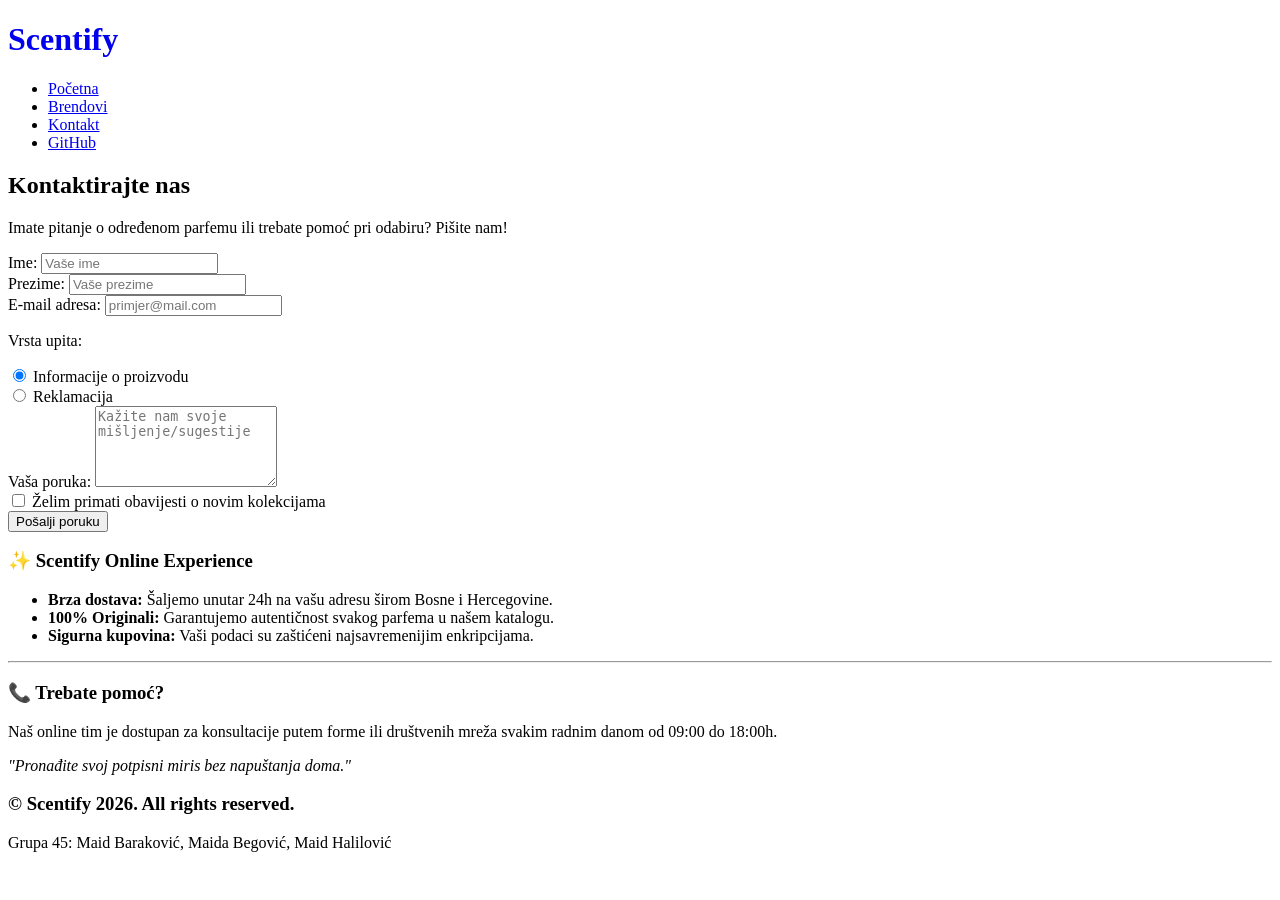
==== kontakt.html @ a0ab2385 "Add files via upload Zavrsena datoteka kontakt" ====
<!DOCTYPE html>
<html lang="bs">
<head>
    <meta charset="UTF-8">
    <meta name="viewport" content="width=device-width, initial-scale=1.0">
    <title>Scentify</title>
    <link rel="stylesheet" href="https://cdnjs.cloudflare.com/ajax/libs/font-awesome/5.15.4/css/all.min.css">
    <link rel="stylesheet" href="css/tptpstil.css">
</head>
<body>

    <header id="top">
        <div class="logo">
            <a href="index.html" style="text-decoration: none;">
                <h1>Scentify</h1>
            </a>
        </div>
        <nav>
            <ul>
                <li><a href="index.html">Početna</a></li>
                <li><a href="sadrzaj.html">Brendovi</a></li>
                <li><a href="kontakt.html" class="active">Kontakt</a></li>
                <li><a href="https://github.com/ma1dab/Grupa45-TPTP-2026" target="_blank">GitHub</a></li>
            </ul>
        </nav>
    </header>

    <main class="container">
        <section class="kontakt-forma-sekcija">
            <h2>Kontaktirajte nas</h2>
            <p>Imate pitanje o određenom parfemu ili trebate pomoć pri odabiru? Pišite nam!</p>

            <form action="#" method="post" class="main-form">
                
                <div class="form-group">
                    <label for="ime">Ime:</label>
                    <input type="text" id="ime" name="ime" placeholder="Vaše ime" required>
                </div>

                <div class="form-group">
                    <label for="prezime">Prezime:</label>
                    <input type="text" id="ime" name="ime" placeholder="Vaše prezime" required>
                </div>

                <div class="form-group">
                    <label for="email">E-mail adresa:</label>
                    <input type="email" id="email" name="email" placeholder="primjer@mail.com" required>
                </div>

                <div class="form-group">
                    <p>Vrsta upita:</p>
                    <input type="radio" id="info" name="upit" value="info" checked>
                    <label for="info">Informacije o proizvodu</label><br>
                    <input type="radio" id="reklamacija" name="upit" value="reklamacija">
                    <label for="reklamacija">Reklamacija</label>
                </div>

                <div class="form-group">
                    <label for="poruka">Vaša poruka:</label>
                    <textarea id="poruka" name="poruka" rows="5" placeholder="Kažite nam svoje mišljenje/sugestije"></textarea>
                </div>

                <div class="form-group">
                    <input type="checkbox" id="newsletter" name="newsletter" value="da">
                    <label for="newsletter"> Želim primati obavijesti o novim kolekcijama</label>
                </div>

                <button type="submit" class="btn-detalji">Pošalji poruku</button>
            </form>
        </section>

       <aside class="online-info">
    <section>
        <h3>✨ Scentify Online Experience</h3>
        <ul>
            <li><strong>Brza dostava:</strong> Šaljemo unutar 24h na vašu adresu širom Bosne i Hercegovine.</li>
            <li><strong>100% Originali:</strong> Garantujemo autentičnost svakog parfema u našem katalogu.</li>
            <li><strong>Sigurna kupovina:</strong> Vaši podaci su zaštićeni najsavremenijim enkripcijama.</li>
        </ul>
    </section>
    
    <hr>
    
    <section>
        <h3>📞 Trebate pomoć?</h3>
        <p>Naš online tim je dostupan za konsultacije putem forme ili društvenih mreža svakim radnim danom od 09:00 do 18:00h.</p>
        <p><em>"Pronađite svoj potpisni miris bez napuštanja doma."</em></p>
    </section>
</aside>

    </main>

    <footer class="footer">
        <div class="box">
            <div class="kutija">
                <h3>© Scentify 2026. All rights reserved.</h3>
                <p>Grupa 45: Maid Baraković, Maida Begović, Maid Halilović</p>
            </div>
        </div>
    </footer>

    <script src="js/tptpskripte.js"></script>
</body>
</html>
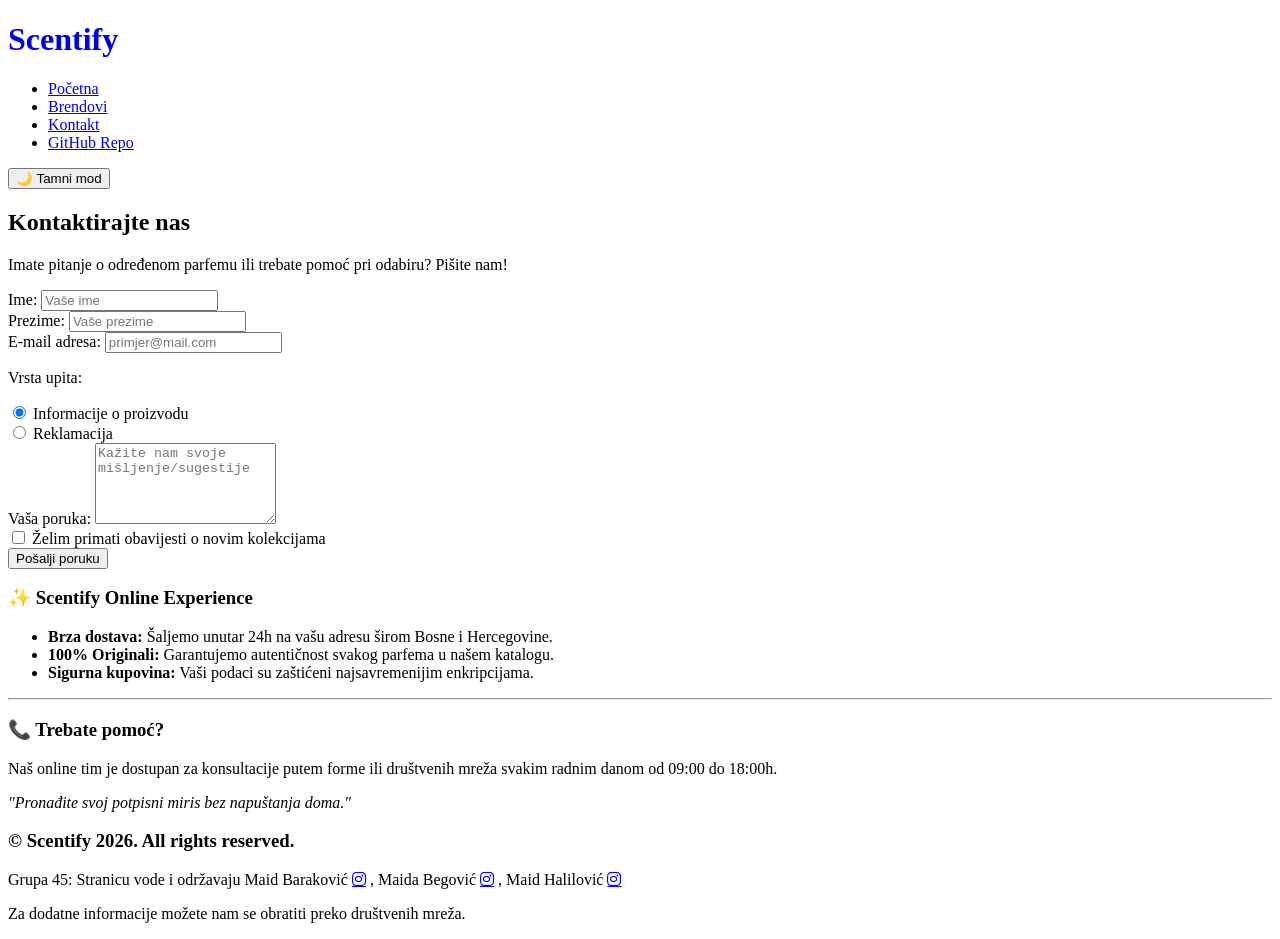
==== commit 697306da: "Add files via upload uskladjivanje naziva unutar dokumenta kako bi sve bilo funkcionalno sa cssom" ====
--- a/kontakt.html
+++ b/kontakt.html
@@ -9,21 +9,24 @@
 </head>
 <body>
 
-    <header id="top">
-        <div class="logo">
-            <a href="index.html" style="text-decoration: none;">
-                <h1>Scentify</h1>
-            </a>
-        </div>
-        <nav>
-            <ul>
-                <li><a href="index.html">Početna</a></li>
-                <li><a href="sadrzaj.html">Brendovi</a></li>
-                <li><a href="kontakt.html" class="active">Kontakt</a></li>
-                <li><a href="https://github.com/ma1dab/Grupa45-TPTP-2026" target="_blank">GitHub</a></li>
-            </ul>
-        </nav>
-    </header>
+    <header>
+    <div class="logo">
+
+
+        <a href="index.html" style="text-decoration: none;">
+            <h1>Scentify</h1>
+        </a>
+    </div>
+    <nav>
+        <ul>
+            <li><a href="index.html">Početna</a></li>
+            <li><a href="sadrzaj.html">Brendovi</a></li>
+            <li><a href="kontakt.html">Kontakt</a></li>
+            <li><a href="https://github.com/ma1dab/Grupa45-TPTP-2026" target="_blank" class="github-link">GitHub Repo</a></li>
+        </ul>
+    </nav>
+    <button id="theme-toggle">🌙 Tamni mod </button>
+</header>
 
     <main class="container">
         <section class="kontakt-forma-sekcija">
@@ -79,8 +82,8 @@
         </ul>
     </section>
     
-    <hr>
-    
+<hr>
+
     <section>
         <h3>📞 Trebate pomoć?</h3>
         <p>Naš online tim je dostupan za konsultacije putem forme ili društvenih mreža svakim radnim danom od 09:00 do 18:00h.</p>
@@ -90,14 +93,13 @@
 
     </main>
 
-    <footer class="footer">
-        <div class="box">
-            <div class="kutija">
-                <h3>© Scentify 2026. All rights reserved.</h3>
-                <p>Grupa 45: Maid Baraković, Maida Begović, Maid Halilović</p>
-            </div>
-        </div>
-    </footer>
+<section class="footer">
+    <div class="box">
+       <div class="kutija">
+          <h3> © Scentify 2026. All rights reserved.</h3>
+<p>Grupa 45: Stranicu vode i održavaju <span>Maid Baraković <a href="https://www.instagram.com/mqidd/" class="fab fa-instagram"></a> , Maida Begović <a href="https://www.instagram.com/beqovicmaida/" class="fab fa-instagram"></a> , Maid Halilović <a href="https://www.instagram.com/halilovic_0/" class="fab fa-instagram"></a> </span></p>
+   <p>Za dodatne informacije možete nam se obratiti preko društvenih mreža.</p>
+    </div>
 
     <script src="js/tptpskripte.js"></script>
 </body>
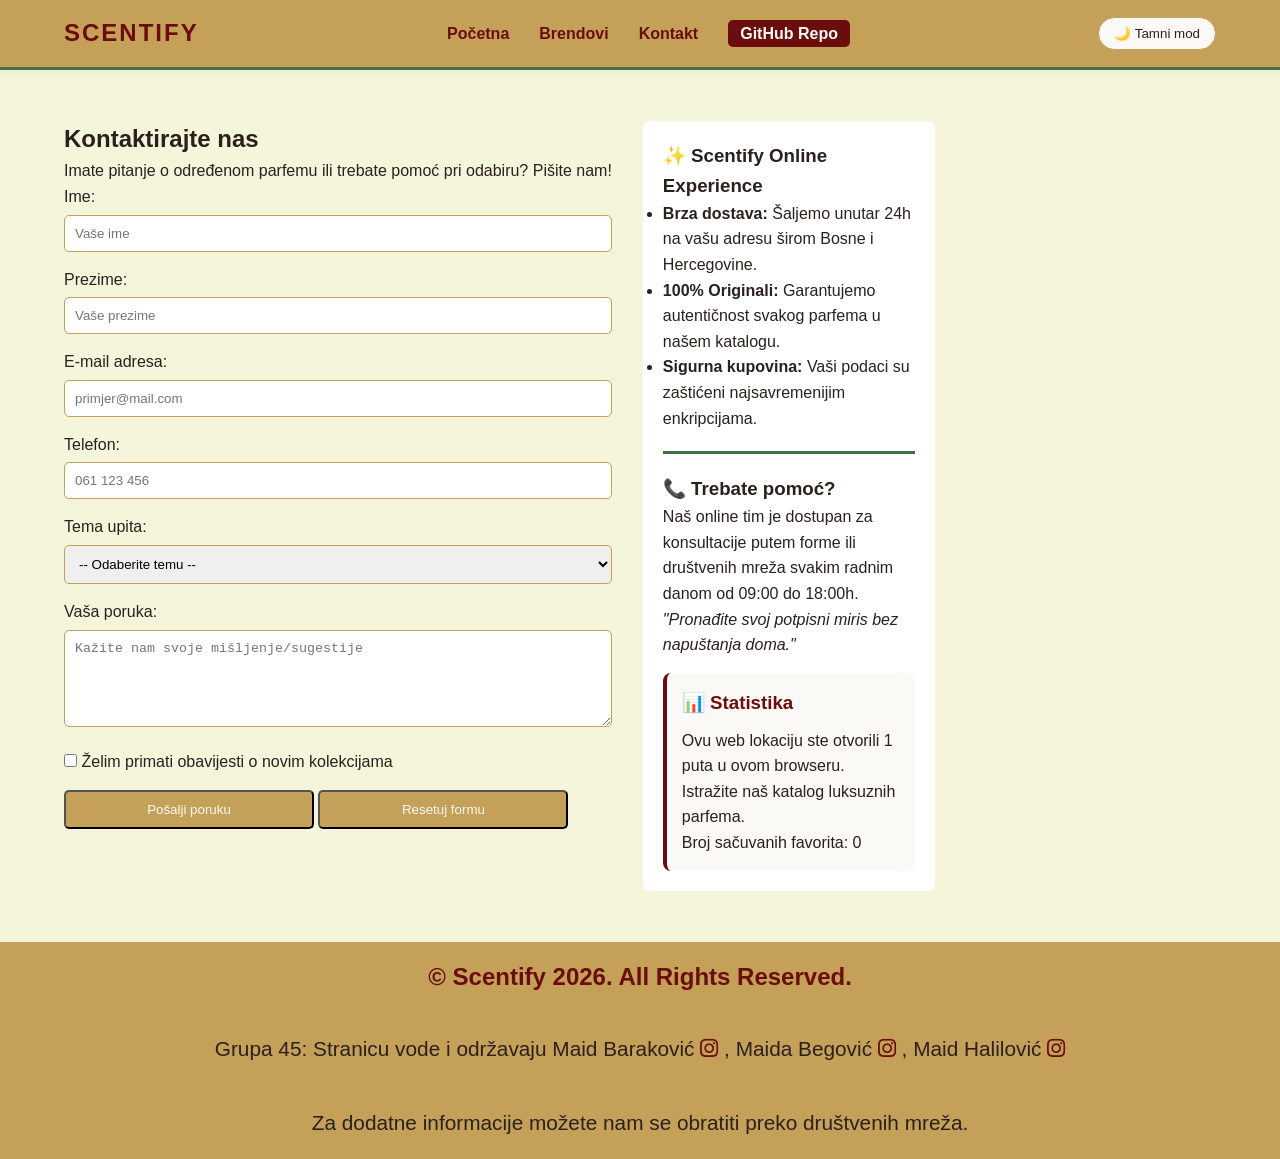
==== commit 77399137: "Dodana JavaScript logika, validacija i favorite sistem" ====
--- a/kontakt.html
+++ b/kontakt.html
@@ -1,106 +1,123 @@
-<!DOCTYPE html>
-<html lang="bs">
-<head>
-    <meta charset="UTF-8">
-    <meta name="viewport" content="width=device-width, initial-scale=1.0">
-    <title>Scentify</title>
-    <link rel="stylesheet" href="https://cdnjs.cloudflare.com/ajax/libs/font-awesome/5.15.4/css/all.min.css">
-    <link rel="stylesheet" href="css/tptpstil.css">
-</head>
-<body>
-
-    <header>
-    <div class="logo">
-
-
-        <a href="index.html" style="text-decoration: none;">
-            <h1>Scentify</h1>
-        </a>
-    </div>
-    <nav>
-        <ul>
-            <li><a href="index.html">Početna</a></li>
-            <li><a href="sadrzaj.html">Brendovi</a></li>
-            <li><a href="kontakt.html">Kontakt</a></li>
-            <li><a href="https://github.com/ma1dab/Grupa45-TPTP-2026" target="_blank" class="github-link">GitHub Repo</a></li>
-        </ul>
-    </nav>
-    <button id="theme-toggle">🌙 Tamni mod </button>
-</header>
-
-    <main class="container">
-        <section class="kontakt-forma-sekcija">
-            <h2>Kontaktirajte nas</h2>
-            <p>Imate pitanje o određenom parfemu ili trebate pomoć pri odabiru? Pišite nam!</p>
-
-            <form action="#" method="post" class="main-form">
-                
-                <div class="form-group">
-                    <label for="ime">Ime:</label>
-                    <input type="text" id="ime" name="ime" placeholder="Vaše ime" required>
-                </div>
-
-                <div class="form-group">
-                    <label for="prezime">Prezime:</label>
-                    <input type="text" id="ime" name="ime" placeholder="Vaše prezime" required>
-                </div>
-
-                <div class="form-group">
-                    <label for="email">E-mail adresa:</label>
-                    <input type="email" id="email" name="email" placeholder="primjer@mail.com" required>
-                </div>
-
-                <div class="form-group">
-                    <p>Vrsta upita:</p>
-                    <input type="radio" id="info" name="upit" value="info" checked>
-                    <label for="info">Informacije o proizvodu</label><br>
-                    <input type="radio" id="reklamacija" name="upit" value="reklamacija">
-                    <label for="reklamacija">Reklamacija</label>
-                </div>
-
-                <div class="form-group">
-                    <label for="poruka">Vaša poruka:</label>
-                    <textarea id="poruka" name="poruka" rows="5" placeholder="Kažite nam svoje mišljenje/sugestije"></textarea>
-                </div>
-
-                <div class="form-group">
-                    <input type="checkbox" id="newsletter" name="newsletter" value="da">
-                    <label for="newsletter"> Želim primati obavijesti o novim kolekcijama</label>
-                </div>
-
-                <button type="submit" class="btn-detalji">Pošalji poruku</button>
-            </form>
-        </section>
-
-       <aside class="online-info">
-    <section>
-        <h3>✨ Scentify Online Experience</h3>
-        <ul>
-            <li><strong>Brza dostava:</strong> Šaljemo unutar 24h na vašu adresu širom Bosne i Hercegovine.</li>
-            <li><strong>100% Originali:</strong> Garantujemo autentičnost svakog parfema u našem katalogu.</li>
-            <li><strong>Sigurna kupovina:</strong> Vaši podaci su zaštićeni najsavremenijim enkripcijama.</li>
-        </ul>
-    </section>
-    
-<hr>
-
-    <section>
-        <h3>📞 Trebate pomoć?</h3>
-        <p>Naš online tim je dostupan za konsultacije putem forme ili društvenih mreža svakim radnim danom od 09:00 do 18:00h.</p>
-        <p><em>"Pronađite svoj potpisni miris bez napuštanja doma."</em></p>
-    </section>
-</aside>
-
-    </main>
-
-<section class="footer">
-    <div class="box">
-       <div class="kutija">
-          <h3> © Scentify 2026. All rights reserved.</h3>
-<p>Grupa 45: Stranicu vode i održavaju <span>Maid Baraković <a href="https://www.instagram.com/mqidd/" class="fab fa-instagram"></a> , Maida Begović <a href="https://www.instagram.com/beqovicmaida/" class="fab fa-instagram"></a> , Maid Halilović <a href="https://www.instagram.com/halilovic_0/" class="fab fa-instagram"></a> </span></p>
-   <p>Za dodatne informacije možete nam se obratiti preko društvenih mreža.</p>
-    </div>
-
-    <script src="js/tptpskripte.js"></script>
-</body>
+<!DOCTYPE html>
+<html lang="bs">
+<head>
+    <meta charset="UTF-8">
+    <meta name="viewport" content="width=device-width, initial-scale=1.0">
+    <title>Scentify</title>
+    <link rel="stylesheet" href="https://cdnjs.cloudflare.com/ajax/libs/font-awesome/5.15.4/css/all.min.css">
+    <link rel="stylesheet" href="tptpstil.css">
+</head>
+<body>
+
+    <header>
+    <div class="logo">
+
+
+        <a href="index.html" style="text-decoration: none;">
+            <h1>Scentify</h1>
+        </a>
+    </div>
+    <nav>
+        <ul>
+            <li><a href="index.html">Početna</a></li>
+            <li><a href="sadrzaj.html">Brendovi</a></li>
+            <li><a href="kontakt.html">Kontakt</a></li>
+            <li><a href="https://github.com/ma1dab/Grupa45-TPTP-2026" target="_blank" class="github-link">GitHub Repo</a></li>
+        </ul>
+    </nav>
+    <button id="theme-toggle">🌙 Tamni mod </button>
+</header>
+
+    <main class="container">
+        <section class="kontakt-forma-sekcija">
+            <h2>Kontaktirajte nas</h2>
+            <p>Imate pitanje o određenom parfemu ili trebate pomoć pri odabiru? Pišite nam!</p>
+
+           <form id="kontakt-forma" class="main-form" novalidate>
+
+    <div class="form-grupa">
+        <label for="ime">Ime:</label>
+        <input type="text" id="ime" name="ime" placeholder="Vaše ime">
+        <small class="tekst-greske"></small>
+    </div>
+
+    <div class="form-grupa">
+        <label for="prezime">Prezime:</label>
+        <input type="text" id="prezime" name="prezime" placeholder="Vaše prezime">
+        <small class="tekst-greske"></small>
+    </div>
+
+    <div class="form-grupa">
+        <label for="email">E-mail adresa:</label>
+        <input type="text" id="email" name="email" placeholder="primjer@mail.com">
+        <small class="tekst-greske"></small>
+    </div>
+
+    <div class="form-grupa">
+        <label for="telefon">Telefon:</label>
+        <input type="text" id="telefon" name="telefon" placeholder="061 123 456">
+        <small class="tekst-greske"></small>
+    </div>
+
+    <div class="form-grupa">
+        <label for="temaUpita">Tema upita:</label>
+        <select id="temaUpita" name="temaUpita">
+            <option value="">-- Odaberite temu --</option>
+            <option value="informacije">Informacije o parfemu</option>
+            <option value="narudzba">Narudžba</option>
+            <option value="reklamacija">Reklamacija</option>
+            <option value="saradnja">Saradnja</option>
+        </select>
+        <small class="tekst-greske"></small>
+    </div>
+
+    <div class="form-grupa">
+        <label for="poruka">Vaša poruka:</label>
+        <textarea id="poruka" name="poruka" rows="5" placeholder="Kažite nam svoje mišljenje/sugestije"></textarea>
+        <small class="tekst-greske"></small>
+    </div>
+
+    <div class="form-grupa">
+        <input type="checkbox" id="newsletter" name="newsletter" value="da">
+        <label for="newsletter">Želim primati obavijesti o novim kolekcijama</label>
+    </div>
+
+    <button type="submit" class="btn-detalji">Pošalji poruku</button>
+    <button type="reset" class="btn-detalji">Resetuj formu</button>
+
+    <p id="poruka-uspjeha" class="uspjesna-poruka"></p>
+</form>
+        </section>
+
+       <aside class="online-info">
+    <section>
+        <h3>✨ Scentify Online Experience</h3>
+        <ul>
+            <li><strong>Brza dostava:</strong> Šaljemo unutar 24h na vašu adresu širom Bosne i Hercegovine.</li>
+            <li><strong>100% Originali:</strong> Garantujemo autentičnost svakog parfema u našem katalogu.</li>
+            <li><strong>Sigurna kupovina:</strong> Vaši podaci su zaštićeni najsavremenijim enkripcijama.</li>
+        </ul>
+    </section>
+    
+<hr>
+
+    <section>
+        <h3>📞 Trebate pomoć?</h3>
+        <p>Naš online tim je dostupan za konsultacije putem forme ili društvenih mreža svakim radnim danom od 09:00 do 18:00h.</p>
+        <p><em>"Pronađite svoj potpisni miris bez napuštanja doma."</em></p>
+    </section>
+</aside>
+
+    </main>
+
+<section class="footer">
+    <div class="box">
+       <div class="kutija">
+          <h3> © Scentify 2026. All rights reserved.</h3>
+<p>Grupa 45: Stranicu vode i održavaju <span>Maid Baraković <a href="https://www.instagram.com/mqidd/" class="fab fa-instagram"></a> , Maida Begović <a href="https://www.instagram.com/beqovicmaida/" class="fab fa-instagram"></a> , Maid Halilović <a href="https://www.instagram.com/halilovic_0/" class="fab fa-instagram"></a> </span></p>
+   <p>Za dodatne informacije možete nam se obratiti preko društvenih mreža.</p>
+    </div>
+
+    <script src="tptpskripte.js"></script>
+</body>
 </html>
--- a/tptpstil.css
+++ b/tptpstil.css
@@ -0,0 +1,1363 @@
+/* POCETNA */
+
+:root {
+  --main-color: #437043; /* Zelena */
+  --primary-color: #6b0d0d; /* Bordo */
+  --hover: #c5a059; /* Zlatna */
+  --white: #faf9f6; /* Prljavo bijela */
+  --light-bg: #f5f5dc; /* Bež */
+  --black: #2a201c; /* Tamno smedja */
+  --gold-text: #b8860b; /* Tamnija zlatna*/
+}
+
+* {
+  margin: 0;
+  padding: 0;
+  box-sizing: border-box;
+}
+
+body {
+  font-family: "Segoe UI", Tahoma, Geneva, Verdana, sans-serif;
+  line-height: 1.6;
+  background-color: var(--light-bg);
+  color: #2a201c;
+  display: flex;
+  flex-direction: column;
+  min-height: 100vh;
+}
+
+/*ovaj dio ai main*/
+
+main {
+  flex: 1;
+}
+
+header {
+  background-color: #c5a059;
+  padding: 10px 5%;
+  min-height: 70px;
+  display: flex;
+  flex-wrap: wrap;
+  justify-content: space-between;
+  align-items: center;
+  box-shadow: 0 2px 10px rgba(0, 0, 0, 0.05);
+  position: sticky;
+  top: 0;
+  z-index: 999;
+  border-bottom: 3px solid var(--main-color);
+  width: 100%;
+}
+
+.logo h1 {
+  font-size: 1.5rem;
+  color: #6b0d0d;
+  letter-spacing: 2px;
+  text-transform: uppercase;
+  cursor: pointer;
+}
+
+.logo a {
+  text-decoration: none;
+}
+
+nav ul {
+  display: flex;
+  list-style: none;
+}
+
+nav ul li {
+  margin: 0 15px;
+}
+
+nav ul li a {
+  text-decoration: none;
+  color: #6b0d0d;
+  font-weight: 600;
+  transition: color 0.3s;
+}
+
+nav ul li a:focus,
+.btn-detalji:focus {
+  outline: 2px solid var(--hover);
+  outline-offset: 3px;
+}
+
+/*ovaj dio ispod je ai*/
+
+@keyframes pulse-gold {
+  0% {
+    box-shadow: 0 0 0 0 rgba(197, 160, 89, 0.4);
+  }
+  70% {
+    box-shadow: 0 0 0 10px rgba(197, 160, 89, 0);
+  }
+  100% {
+    box-shadow: 0 0 0 0 rgba(197, 160, 89, 0);
+  }
+}
+
+.btn-detalji:hover {
+  animation: pulse-gold 1.5s infinite;
+}
+
+nav ul li a:hover {
+  color: #437043;
+}
+
+.github-link {
+  background: #6b0d0d;
+  color: var(--white) !important;
+  padding: 5px 12px;
+  border-radius: 5px;
+  transition: color 0.3s;
+}
+
+.github-link:hover {
+  background: #437043;
+}
+
+#theme-toggle {
+  cursor: pointer;
+  padding: 8px 15px;
+  border-radius: 20px;
+  border: 1px solid var(--hover);
+  background: var(--white);
+  color: var(--black);
+  transition: 0.3s;
+}
+
+#theme-toggle:hover {
+  background: #808080;
+}
+
+.main-logo-container {
+  width: 100%;
+  padding: 0;
+  margin: 0;
+  overflow: hidden;
+  background-color: var(--light-bg);
+}
+
+/* OVAJ DIO JE AI .sub-header-logo */
+
+.sub-header-logo {
+  width: 100%;
+  height: auto;
+  min-height: 400px;
+  max-height: 80vh;
+  display: block;
+  object-fit: cover;
+  object-position: center;
+  border-bottom: 3px dashed var(--main-color);
+}
+
+.container {
+  display: grid;
+  grid-template-columns: auto 1fr 250px;
+  gap: 30px;
+  padding: 50px 5%;
+  align-items: start;
+
+  /* OVAJ DIO JE AI */
+
+  background-image: url("../images/parf.jpg");
+  background-size: cover;
+  background-position: center;
+  background-repeat: no-repeat;
+  min-height: calc(100vh - 160px);
+}
+
+.side-nav h3 {
+  background-color: #6b0d0d;
+  color: var(--white);
+  padding: 12px 20px;
+  border-radius: 5px;
+  font-size: 1rem;
+  cursor: pointer;
+  transition: background 0.3s;
+}
+
+.side-nav h3:hover {
+  background-color: var(--main-color);
+}
+
+.side-nav ul {
+  display: none;
+  position: absolute;
+  background-color: var(--white);
+  min-width: 220px;
+  list-style: none;
+  padding: 0;
+  border-radius: 0 0 8px 8px;
+  border: 1px solid var(--light-bg);
+}
+
+.side-nav:hover ul {
+  display: block;
+}
+
+.side-nav ul li a {
+  color: var(--black);
+  padding: 12px 20px;
+  border-bottom: 1px solid var(--light-bg);
+  transition: 0.2s;
+}
+
+.side-nav ul li a:hover {
+  background-color: var(--light-bg);
+  color: var(--hover);
+  padding-left: 25px;
+}
+
+#perfume-grid {
+  display: grid;
+  grid-template-columns: repeat(auto-fill, minmax(280px, 1fr));
+  gap: 20px;
+}
+
+@keyframes fadeInUp {
+  from {
+    opacity: 0;
+    transform: translateY(30px);
+  }
+  to {
+    opacity: 1;
+    transform: translateY(0);
+  }
+}
+
+.card {
+  background: var(--white);
+  border-radius: 10px;
+  padding: 20px;
+  text-align: center;
+  transition: all 0.3s ease;
+  border: 1px solid rgba(0, 0, 0, 0.05);
+  display: flex;
+  flex-direction: column;
+  justify-content: space-between;
+  height: 100%;
+  border: 3px solid;
+  border-color: #6b0d0d;
+  animation: fadeInUp 0.6s ease-out backwards;
+}
+
+.card a {
+  text-decoration: none;
+  color: #6b0d0d;
+  font-weight: 500;
+  transition: color 0.3s ease;
+}
+
+.card:hover {
+  transform: translateY(-5px);
+  box-shadow: 0 10px 20px rgba(107, 13, 13, 0.1);
+  border-color: #b8860b;
+}
+
+.card img {
+  width: 250px;
+  height: 180px;
+  margin: 15px auto;
+  object-fit: contain;
+}
+
+.card h2 {
+  color: var(--primary-color);
+  margin-bottom: 10px;
+}
+
+.btn-detalji {
+  display: inline-block;
+  background-color: #c5a059;
+  color: var(--white);
+  padding: 10px 0;
+  text-decoration: none;
+  border-radius: 5px;
+  transition: background 0.3s;
+  width: 250px;
+  text-align: center;
+}
+
+.btn-detalji:hover {
+  background-color: #996515;
+}
+
+aside {
+  background: #fff;
+  padding: 20px;
+  border-radius: 8px;
+  border: 1px solid var(--light-bg);
+}
+
+.socials {
+  display: flex;
+  justify-content: center;
+  gap: 20px;
+  margin-top: 20px;
+}
+
+.socials a {
+  height: 4.5rem;
+  width: 4.5rem;
+  line-height: 4.5rem;
+  border-radius: 50%;
+  font-size: 2rem;
+  background-color: var(--main-color);
+  color: var(--white);
+  text-align: center;
+  text-decoration: none;
+  transition: all 0.3s ease;
+  display: flex;
+  align-items: center;
+  justify-content: center;
+}
+
+.socials a:hover {
+  background-color: var(--hover);
+  transform: translateY(-5px);
+}
+
+.socials a.fa-instagram:hover {
+  background-color: #e1306c;
+}
+
+footer {
+  background: #f5f5dc;
+  color: #b8860b;
+  padding: 45px 5%;
+  margin-top: 40px;
+  text-align: center;
+  border-top: 4px solid var(--primary-color);
+  font-size: 17px;
+}
+
+.footer {
+  background: #c5a059;
+  text-align: center;
+}
+
+.footer .box {
+  display: grid;
+  grid-template-columns: repeat(auto-fit, minmax(30rem, 1fr));
+  gap: 2rem;
+}
+
+.footer .box .kutija h3 {
+  text-decoration: none;
+  font-size: 1.5rem;
+  text-transform: capitalize;
+  color: var(--primary-color);
+  padding: 1rem 0;
+}
+
+.footer .box .kutija p {
+  text-decoration: none;
+  font-size: 1.3rem;
+  line-height: 2;
+  color: var(--black);
+  padding: 1rem 0;
+}
+
+.footer .kutija p a.fab.fa-instagram {
+  color: var(--primary-color);
+  text-decoration: none !important;
+}
+
+.footer .kutija p a.fab.fa-instagram:hover,
+.footer .kutija p a.fab.fa-instagram:visited,
+.footer .kutija p a.fab.fa-instagram:active {
+  color: var(--primary-color);
+  text-decoration: none !important;
+}
+
+/* SADRZAJ */
+
+hr {
+  height: 3px;
+  background-color: #437043;
+  border: none;
+  margin: 20px 0;
+}
+
+html {
+  scroll-behavior: smooth;
+}
+
+#uvod {
+  max-width: 800px;
+  margin: 40px auto;
+  padding: 30px;
+  background-color: #fffaf5;
+  border-left: 5px solid #b89146;
+  font-family: "Georgia", serif;
+  color: #333;
+  line-height: 1.6;
+  box-shadow: 0 4px 15px rgba(0, 0, 0, 0.05);
+  text-align: center;
+}
+
+#uvod h1 {
+  color: #6b0d0d;
+  font-size: 2.5rem;
+  margin-bottom: 10px;
+  text-transform: uppercase;
+  letter-spacing: 2px;
+  display: inline-block;
+  position: relative;
+  padding: 0 17px;
+}
+
+/*ovaj dio za before and after je ai*/
+
+#uvod h1::before,
+#uvod h1::after {
+  content: "";
+  position: absolute;
+  top: 50%;
+  transform: translateY(-50%);
+  width: 50px;
+  height: 2px;
+  background-color: var(--hover);
+}
+
+#uvod h1::before {
+  left: -15px;
+}
+
+#uvod h1::after {
+  right: -15px;
+}
+
+#uvod p {
+  font-style: italic;
+  text-align: center;
+  color: #666;
+  margin-bottom: 30px;
+}
+
+#uvod h3 {
+  color: #6b0d0d;
+  border-bottom: 1px solid #e0e0e0;
+  padding-bottom: 10px;
+  margin-top: 20px;
+  font-size: 1.5rem;
+}
+
+#uvod li {
+  list-style-type: none;
+}
+#uvod > ul {
+  list-style-type: none;
+  padding-left: 0;
+}
+
+#uvod > ul > li {
+  margin-bottom: 25px;
+  padding: 15px;
+  background: #ffffff;
+  border-radius: 5px;
+}
+
+#uvod > ul > li > strong {
+  display: block;
+  font-size: 1.2rem;
+  color: #1a1a1a;
+  margin-bottom: 10px;
+  border-bottom: 2px solid #f0f0f0;
+}
+
+#uvod ul ul {
+  list-style-type: none;
+  padding-left: 0;
+  color: #555;
+  text-align: center;
+}
+
+#uvod ul ul li {
+  margin-bottom: 8px;
+  font-size: 0.95rem;
+}
+
+#uvod ul ul li:hover {
+  color: #b89146;
+  transition: 0.3s;
+}
+
+.brend-galerija {
+  display: flex;
+  justify-content: space-between;
+  flex-wrap: wrap;
+  gap: 15px;
+  margin-bottom: 50px;
+}
+
+.brend-galerija img {
+  border: 1px solid #ddd;
+  padding: 5px;
+  background: #fff;
+  transition:
+    transform 0.4s ease,
+    box-shadow 0.4s ease;
+  filter: grayscale(20%);
+}
+
+/*ovaj dio ai .brend-galerija img:hover */
+
+.brend-galerija img:hover {
+  transform: translateY(-10px);
+  box-shadow: 0 10px 20px rgba(0, 0, 0, 0.1);
+  filter: grayscale(0%);
+}
+
+.image-map-sekcija {
+  text-align: center;
+  padding: 40px;
+  background-color: #f4f4f4;
+  border-radius: 2px;
+}
+
+.image-map-sekcija img {
+  max-width: 100%;
+  height: auto;
+  border: 5px solid #fff;
+  box-shadow: 0 0 15px rgba(0, 0, 0, 0.05);
+}
+
+.image-map-sekcija h3 {
+  text-transform: uppercase;
+  letter-spacing: 3px;
+  margin-bottom: 20px;
+  color: #6b0d0d;
+}
+
+.image-map-sekcija img {
+  max-width: 100%;
+  height: auto;
+  border: 5px solid #fff;
+  box-shadow: 0 0 15px rgba(0, 0, 0, 0.05);
+}
+
+#chanel-detalji {
+  border: 3px solid #6b0d0d;
+  max-width: 1000px;
+  margin: 50px auto;
+  padding: 40px;
+  background-color: #fff;
+  font-family: "Helvetica Neue", Helvetica, Arial, sans-serif;
+  color: #1a1a1a;
+}
+
+#chanel-detalji h2 {
+  font-size: 2.2rem;
+  text-transform: uppercase;
+  text-align: center;
+  letter-spacing: 5px;
+  margin-bottom: 40px;
+  border-bottom: 2px solid #c5a059;
+  display: inline-block;
+  left: 50%;
+  transform: translateX(-50%);
+  position: relative;
+  padding-bottom: 10px;
+  color: #6b0d0d;
+}
+
+#chanel-detalji table {
+  width: 100%;
+  border-collapse: collapse;
+  margin-bottom: 50px;
+  border: none;
+}
+
+#chanel-detalji thead th {
+  background-color: #6b0d0d;
+  color: #c5a059;
+  text-transform: uppercase;
+  font-size: 0.85rem;
+  letter-spacing: 1px;
+  padding: 15px;
+  text-align: left;
+}
+
+#chanel-detalji tbody td {
+  padding: 15px;
+  border-bottom: 1px solid #eee;
+  font-size: 0.95rem;
+}
+
+#chanel-detalji tbody tr:hover {
+  background-color: #f9f9f9;
+}
+
+#chanel-detalji tbody td:last-child {
+  font-weight: bold;
+  color: #b89146;
+}
+
+#detalji-bleu {
+  background: #fff;
+  border-left: 4px solid #b89146 !important;
+  padding: 20px !important;
+  box-shadow: 2px 2px 10px rgba(0, 0, 0, 0.05);
+  transition: all 0.5s ease;
+}
+
+#detalji-bleu h4 {
+  margin-top: 0;
+  color: #b89146;
+  text-transform: uppercase;
+}
+
+@media (max-width: 768px) {
+  #chanel-detalji table {
+    font-size: 0.7rem;
+  }
+  .brend-galerija {
+    justify-content: center;
+  }
+}
+
+#dior-detalji {
+  border: 3px solid #6b0d0d;
+  max-width: 1000px;
+  margin: 50px auto;
+  padding: 40px;
+  background-color: #fff;
+  font-family: "Helvetica Neue", Helvetica, Arial, sans-serif;
+  color: #1a1a1a;
+}
+
+#dior-detalji h2 {
+  font-size: 2.2rem;
+  text-transform: uppercase;
+  text-align: center;
+  letter-spacing: 5px;
+  margin-bottom: 40px;
+  border-bottom: 2px solid #c5a059;
+  display: inline-block;
+  left: 50%;
+  transform: translateX(-50%);
+  position: relative;
+  padding-bottom: 10px;
+  color: #6b0d0d;
+}
+
+#dior-detalji h4 {
+  margin-top: 0;
+  color: #b89146;
+  text-transform: uppercase;
+}
+
+#dior-detalji table {
+  width: 100%;
+  border-collapse: collapse;
+  margin-bottom: 50px;
+  border: none;
+}
+
+#dior-detalji thead th {
+  background-color: #6b0d0d;
+  color: #c5a059;
+  text-transform: uppercase;
+  font-size: 0.85rem;
+  letter-spacing: 1px;
+  padding: 15px;
+  text-align: left;
+}
+
+#dior-detalji tbody td {
+  padding: 15px;
+  border-bottom: 1px solid #eee;
+  font-size: 0.95rem;
+}
+
+#dior-detalji tbody tr:hover {
+  background-color: #f9f9f9;
+}
+
+#dior-detalji tbody td:last-child {
+  font-weight: bold;
+  color: #b89146;
+}
+
+#tom-ford-detalji {
+  border: 3px solid #6b0d0d;
+  max-width: 1000px;
+  margin: 50px auto;
+  padding: 40px;
+  background-color: #fff;
+  font-family: "Helvetica Neue", Helvetica, Arial, sans-serif;
+  color: #1a1a1a;
+}
+
+#tom-ford-detalji h2 {
+  font-size: 2.2rem;
+  text-transform: uppercase;
+  text-align: center;
+  letter-spacing: 5px;
+  margin-bottom: 40px;
+  border-bottom: 2px solid #c5a059;
+  display: inline-block;
+  left: 50%;
+  transform: translateX(-50%);
+  position: relative;
+  padding-bottom: 10px;
+  color: #6b0d0d;
+}
+
+#tom-ford-detalji h4 {
+  margin-top: 0;
+  color: #b89146;
+  text-transform: uppercase;
+}
+
+#tom-ford-detalji table {
+  width: 100%;
+  border-collapse: collapse;
+  margin-bottom: 50px;
+  border: none;
+}
+
+#tom-ford-detalji thead th {
+  background-color: #6b0d0d;
+  color: #c5a059;
+  text-transform: uppercase;
+  font-size: 0.85rem;
+  letter-spacing: 1px;
+  padding: 15px;
+  text-align: left;
+}
+
+#tom-ford-detalji tbody td {
+  padding: 15px;
+  border-bottom: 1px solid #eee;
+  font-size: 0.95rem;
+}
+
+#tom-ford-detalji tbody tr:hover {
+  background-color: #f9f9f9;
+}
+
+#tom-ford-detalji tbody td:last-child {
+  font-weight: bold;
+  color: #b89146;
+}
+
+#creed-detalji {
+  border: 3px solid #6b0d0d;
+  max-width: 1000px;
+  margin: 50px auto;
+  padding: 40px;
+  background-color: #fff;
+  font-family: "Helvetica Neue", Helvetica, Arial, sans-serif;
+  color: #1a1a1a;
+}
+
+#creed-detalji h2 {
+  font-size: 2.2rem;
+  text-transform: uppercase;
+  text-align: center;
+  letter-spacing: 5px;
+  margin-bottom: 40px;
+  border-bottom: 2px solid #c5a059;
+  display: inline-block;
+  left: 50%;
+  transform: translateX(-50%);
+  position: relative;
+  padding-bottom: 10px;
+  color: #6b0d0d;
+}
+
+#creed-detalji h4 {
+  margin-top: 0;
+  color: #b89146;
+  text-transform: uppercase;
+}
+
+#creed-detalji table {
+  width: 100%;
+  border-collapse: collapse;
+  margin-bottom: 50px;
+  border: none;
+}
+
+#creed-detalji thead th {
+  background-color: #6b0d0d;
+  color: #c5a059;
+  text-transform: uppercase;
+  font-size: 0.85rem;
+  letter-spacing: 1px;
+  padding: 15px;
+  text-align: left;
+}
+
+#creed-detalji tbody td {
+  padding: 15px;
+  border-bottom: 1px solid #eee;
+  font-size: 0.95rem;
+}
+
+#creed-detalji tbody tr:hover {
+  background-color: #f9f9f9;
+}
+
+#creed-detalji tbody td:last-child {
+  font-weight: bold;
+  color: #b89146;
+}
+
+#maison-francis-kurkudijan-detalji {
+  border: 3px solid #6b0d0d;
+  max-width: 1000px;
+  margin: 50px auto;
+  padding: 40px;
+  background-color: #fff;
+  font-family: "Helvetica Neue", Helvetica, Arial, sans-serif;
+  color: #1a1a1a;
+}
+
+#maison-francis-kurkudijan-detalji h2 {
+  font-size: 2.2rem;
+  text-transform: uppercase;
+  text-align: center;
+  letter-spacing: 5px;
+  margin-bottom: 40px;
+  border-bottom: 2px solid #c5a059;
+  display: inline-block;
+  left: 50%;
+  transform: translateX(-50%);
+  position: relative;
+  padding-bottom: 10px;
+  color: #6b0d0d;
+}
+
+#maison-francis-kurkudijan-detalji h4 {
+  margin-top: 0;
+  color: #b89146;
+  text-transform: uppercase;
+}
+
+#maison-francis-kurkudijan-detalji table {
+  width: 100%;
+  border-collapse: collapse;
+  margin-bottom: 50px;
+  border: none;
+}
+
+#maison-francis-kurkudijan-detalji thead th {
+  background-color: #6b0d0d;
+  color: #c5a059;
+  text-transform: uppercase;
+  font-size: 0.85rem;
+  letter-spacing: 1px;
+  padding: 15px;
+  text-align: left;
+}
+
+#maison-francis-kurkudijan-detalji tbody td {
+  padding: 15px;
+  border-bottom: 1px solid #eee;
+  font-size: 0.95rem;
+}
+
+#maison-francis-kurkudijan-detalji tbody tr:hover {
+  background-color: #f9f9f9;
+}
+
+#maison-francis-kurkudijan-detalji tbody td:last-child {
+  font-weight: bold;
+  color: #b89146;
+}
+
+#amouage-detalji {
+  border: 3px solid #6b0d0d;
+  max-width: 1000px;
+  margin: 50px auto;
+  padding: 40px;
+  background-color: #fff;
+  font-family: "Helvetica Neue", Helvetica, Arial, sans-serif;
+  color: #1a1a1a;
+}
+
+#amouage-detalji h2 {
+  font-size: 2.2rem;
+  text-transform: uppercase;
+  text-align: center;
+  letter-spacing: 5px;
+  margin-bottom: 40px;
+  border-bottom: 2px solid #c5a059;
+  display: inline-block;
+  left: 50%;
+  transform: translateX(-50%);
+  position: relative;
+  padding-bottom: 10px;
+  color: #6b0d0d;
+}
+
+#amouage-detalji h4 {
+  margin-top: 0;
+  color: #b89146;
+  text-transform: uppercase;
+}
+
+#amouage-detalji table {
+  width: 100%;
+  border-collapse: collapse;
+  margin-bottom: 50px;
+  border: none;
+}
+
+#amouage-detalji thead th {
+  background-color: #6b0d0d;
+  color: #c5a059;
+  text-transform: uppercase;
+  font-size: 0.85rem;
+  letter-spacing: 1px;
+  padding: 15px;
+  text-align: left;
+}
+
+#amouage-detalji tbody td {
+  padding: 15px;
+  border-bottom: 1px solid #eee;
+  font-size: 0.95rem;
+}
+
+#amouage-detalji tbody tr:hover {
+  background-color: #f9f9f9;
+}
+
+#amouage-detalji tbody td:last-child {
+  font-weight: bold;
+  color: #b89146;
+}
+
+#ysl-detalji {
+  border: 3px solid #6b0d0d;
+  max-width: 1000px;
+  margin: 50px auto;
+  padding: 40px;
+  background-color: #fff;
+  font-family: "Helvetica Neue", Helvetica, Arial, sans-serif;
+  color: #1a1a1a;
+}
+
+#ysl-detalji h2 {
+  font-size: 2.2rem;
+  text-transform: uppercase;
+  text-align: center;
+  letter-spacing: 5px;
+  margin-bottom: 40px;
+  border-bottom: 2px solid #c5a059;
+  display: inline-block;
+  left: 50%;
+  transform: translateX(-50%);
+  position: relative;
+  padding-bottom: 10px;
+  color: #6b0d0d;
+}
+
+#ysl-detalji h4 {
+  margin-top: 0;
+  color: #b89146;
+  text-transform: uppercase;
+}
+
+#ysl-detalji table {
+  width: 100%;
+  border-collapse: collapse;
+  margin-bottom: 50px;
+  border: none;
+}
+
+#ysl-detalji thead th {
+  background-color: #6b0d0d;
+  color: #c5a059;
+  text-transform: uppercase;
+  font-size: 0.85rem;
+  letter-spacing: 1px;
+  padding: 15px;
+  text-align: left;
+}
+
+#ysl-detalji tbody td {
+  padding: 15px;
+  border-bottom: 1px solid #eee;
+  font-size: 0.95rem;
+}
+
+#ysl-detalji tbody tr:hover {
+  background-color: #f9f9f9;
+}
+
+#ysl-detalji tbody td:last-child {
+  font-weight: bold;
+  color: #b89146;
+}
+
+#prada-detalji {
+  border: 3px solid #6b0d0d;
+  max-width: 1000px;
+  margin: 50px auto;
+  padding: 40px;
+  background-color: #fff;
+  font-family: "Helvetica Neue", Helvetica, Arial, sans-serif;
+  color: #1a1a1a;
+}
+
+#prada-detalji h2 {
+  font-size: 2.2rem;
+  text-transform: uppercase;
+  text-align: center;
+  letter-spacing: 5px;
+  margin-bottom: 40px;
+  border-bottom: 2px solid #c5a059;
+  display: inline-block;
+  left: 50%;
+  transform: translateX(-50%);
+  position: relative;
+  padding-bottom: 10px;
+  color: #6b0d0d;
+}
+
+#prada-detalji h4 {
+  margin-top: 0;
+  color: #b89146;
+  text-transform: uppercase;
+}
+
+#prada-detalji table {
+  width: 100%;
+  border-collapse: collapse;
+  margin-bottom: 50px;
+  border: none;
+}
+
+#prada-detalji thead th {
+  background-color: #6b0d0d;
+  color: #c5a059;
+  text-transform: uppercase;
+  font-size: 0.85rem;
+  letter-spacing: 1px;
+  padding: 15px;
+  text-align: left;
+}
+
+#prada-detalji tbody td {
+  padding: 15px;
+  border-bottom: 1px solid #eee;
+  font-size: 0.95rem;
+}
+
+#prada-detalji tbody tr:hover {
+  background-color: #f9f9f9;
+}
+
+#prada-detalji tbody td:last-child {
+  font-weight: bold;
+  color: #b89146;
+}
+
+.kontejner-dugme {
+  text-align: center;
+  padding: 50px 0;
+  width: 100%;
+}
+
+.btn-povratak {
+  display: inline-block;
+  padding: 12px 30px;
+  background-color: #6b0d0d;
+  color: #b89146 !important;
+  text-decoration: none;
+  text-transform: uppercase;
+  font-size: 0.9rem;
+  letter-spacing: 2px;
+  border: 1px solid #b89146;
+  border-radius: 50px;
+  transition: all 0.4s ease;
+  font-weight: bold;
+  box-shadow: 0 4px 15px rgba(0, 0, 0, 0.1);
+}
+
+.btn-povratak:hover {
+  background-color: #b89146;
+  color: #fff !important;
+  box-shadow: 0 8px 25px rgba(184, 145, 70, 0.4);
+}
+
+.glavni-nav {
+  background-color: #faf9f6;
+  display: flex;
+  justify-content: center;
+  align-items: center;
+  padding: 10px 0;
+  position: sticky;
+  top: 0;
+  z-index: 1000;
+  height: 70px;
+  border-bottom: 3px solid #437043;
+}
+
+@media (max-width: 768px) {
+  .nav-container {
+    flex-direction: column;
+    gap: 10px;
+  }
+
+  .glavni-nav ul {
+    justify-content: center;
+    gap: 20px;
+    list-style: none;
+    margin: 0;
+    padding: 0;
+    align-items: center;
+  }
+
+  .nav-container {
+    display: flex !important;
+    justify-content: center;
+    border-bottom: 3px solid #437043;
+    position: sticky;
+    top: 0;
+    width: 100%;
+    flex-direction: row !important;
+    gap: 15px;
+    z-index: 1000;
+    height: 70px;
+    box-shadow: 0 2px 10px rgba(0, 0, 0, 0.05);
+    max-width: 1000px;
+    margin: 0 auto;
+    align-items: center !important;
+    padding: 10px 20px;
+  }
+
+  .nav-naslov {
+    margin: 0 !important;
+    white-space: nowrap;
+    font-weight: bold;
+    font-size: 0.9rem;
+    margin-right: 20px;
+    color: #6b0d0d;
+    text-transform: uppercase;
+  }
+
+  .glavni-nav ul {
+    list-style: none;
+    margin: 0;
+    padding: 0;
+    display: flex !important;
+    flex-direction: row !important;
+    gap: 15px;
+  }
+
+  .glavni-nav a {
+    text-decoration: none;
+    color: #555;
+    font-size: 0.9rem;
+    font-weight: 500;
+    transition: all 0.3s ease;
+    padding: 5px 0;
+    border-bottom: 2px solid transparent;
+  }
+
+  .glavni-nav a:hover {
+    color: #bfa15f;
+    border-bottom: 2px solid #bfa15f;
+  }
+
+  .glavni-nav ul li {
+    display: inline-block;
+  }
+
+  .kontakt-forma-sekcija {
+    display: flex;
+    flex-direction: column;
+    max-width: 600px;
+    margin: 0 auto;
+    gap: 15px;
+    padding: 30px;
+    border-radius: 10px;
+    backdrop-filter: blur(5px);
+    color: #ffffff;
+  }
+
+  .form-grupa {
+    display: flex;
+    flex-direction: column;
+    align-items: flex-start;
+  }
+
+  .form-grupa input {
+    width: 100%;
+    padding: 10px;
+    border: 1px solid var(--hover);
+    border-radius: 5px;
+  }
+}
+/* JS dodatni stilovi */
+.aktivni-filter {
+  color: var(--hover) !important;
+  font-weight: bold;
+  padding-left: 25px;
+}
+
+#filter-statistika,
+.js-statistika {
+  margin-top: 15px;
+  padding: 15px;
+  background-color: var(--white);
+  border-left: 4px solid var(--primary-color);
+  border-radius: 8px;
+  color: var(--black);
+}
+
+.js-statistika h3 {
+  color: var(--primary-color);
+  margin-bottom: 10px;
+}
+
+.polje-greska {
+  border: 2px solid #c62828 !important;
+  background-color: #fff5f5;
+}
+
+.tekst-greske {
+  color: #c62828;
+  display: none;
+  font-size: 0.9rem;
+  margin-top: 5px;
+}
+
+.uspjesna-poruka {
+  display: none;
+  margin-top: 15px;
+  padding: 12px;
+  border-radius: 8px;
+  background-color: #e8f5e9;
+  color: #1b5e20;
+  font-weight: bold;
+}
+
+.form-grupa select,
+.form-grupa textarea,
+.form-grupa input[type="text"] {
+  width: 100%;
+  padding: 10px;
+  border: 1px solid var(--hover);
+  border-radius: 5px;
+  margin-top: 5px;
+}
+
+.form-grupa {
+  margin-bottom: 15px;
+}
+
+.tamni-mod {
+  background-color: #181512;
+  color: #f5efe3;
+}
+
+.tamni-mod header,
+.tamni-mod .footer {
+  background-color: #2a201c;
+}
+
+.tamni-mod .logo h1,
+.tamni-mod nav ul li a,
+.tamni-mod .footer .box .kutija h3,
+.tamni-mod .footer .box .kutija p {
+  color: #f5efe3;
+}
+
+.tamni-mod .card,
+.tamni-mod aside,
+.tamni-mod #uvod,
+.tamni-mod .image-map-sekcija,
+.tamni-mod section[id$="-detalji"],
+.tamni-mod #filter-statistika,
+.tamni-mod .js-statistika {
+  background-color: #241d19;
+  color: #f5efe3;
+  border-color: var(--hover);
+}
+
+.tamni-mod .card h2,
+.tamni-mod section[id$="-detalji"] h2,
+.tamni-mod #uvod h1,
+.tamni-mod #uvod h3,
+.tamni-mod .js-statistika h3 {
+  color: var(--hover);
+}
+
+.tamni-mod table,
+.tamni-mod td,
+.tamni-mod th {
+  color: #f5efe3;
+}
+
+.tamni-mod tbody tr:hover {
+  background-color: #332821 !important;
+}
+
+.tamni-mod input,
+.tamni-mod textarea,
+.tamni-mod select {
+  background-color: #181512;
+  color: #f5efe3;
+  border-color: var(--hover);
+}
+
+.uspjesna-poruka {
+  display: none;
+  background-color: #d4edda;
+  color: #155724;
+  border: 2px solid #28a745;
+  padding: 12px;
+  margin-top: 15px;
+  border-radius: 6px;
+  font-weight: bold;
+}
+
+.favorite-btn {
+  margin: 15px auto 0;
+  padding: 10px 15px;
+  width: 250px;
+  border: none;
+  border-radius: 5px;
+  background-color: #6b0d0d;
+  color: #faf9f6;
+  font-weight: bold;
+  font-size: 0.95rem;
+  cursor: pointer;
+  transition: all 0.3s ease;
+}
+
+.favorite-btn:hover {
+  background-color: #437043;
+  transform: translateY(-3px);
+  box-shadow: 0 6px 12px rgba(0, 0, 0, 0.2);
+}
+
+.favorite-btn:disabled {
+  background-color: #c5a059;
+  color: #2a201c;
+  cursor: not-allowed;
+  transform: none;
+  box-shadow: none;
+}
+
+.tamni-mod .favorite-btn {
+  background-color: #c5a059;
+  color: #2a201c;
+}
+
+.tamni-mod .favorite-btn:hover {
+  background-color: #b8860b;
+}
+
+.tamni-mod .favorite-btn:disabled {
+  background-color: #437043;
+  color: #faf9f6;
+}
